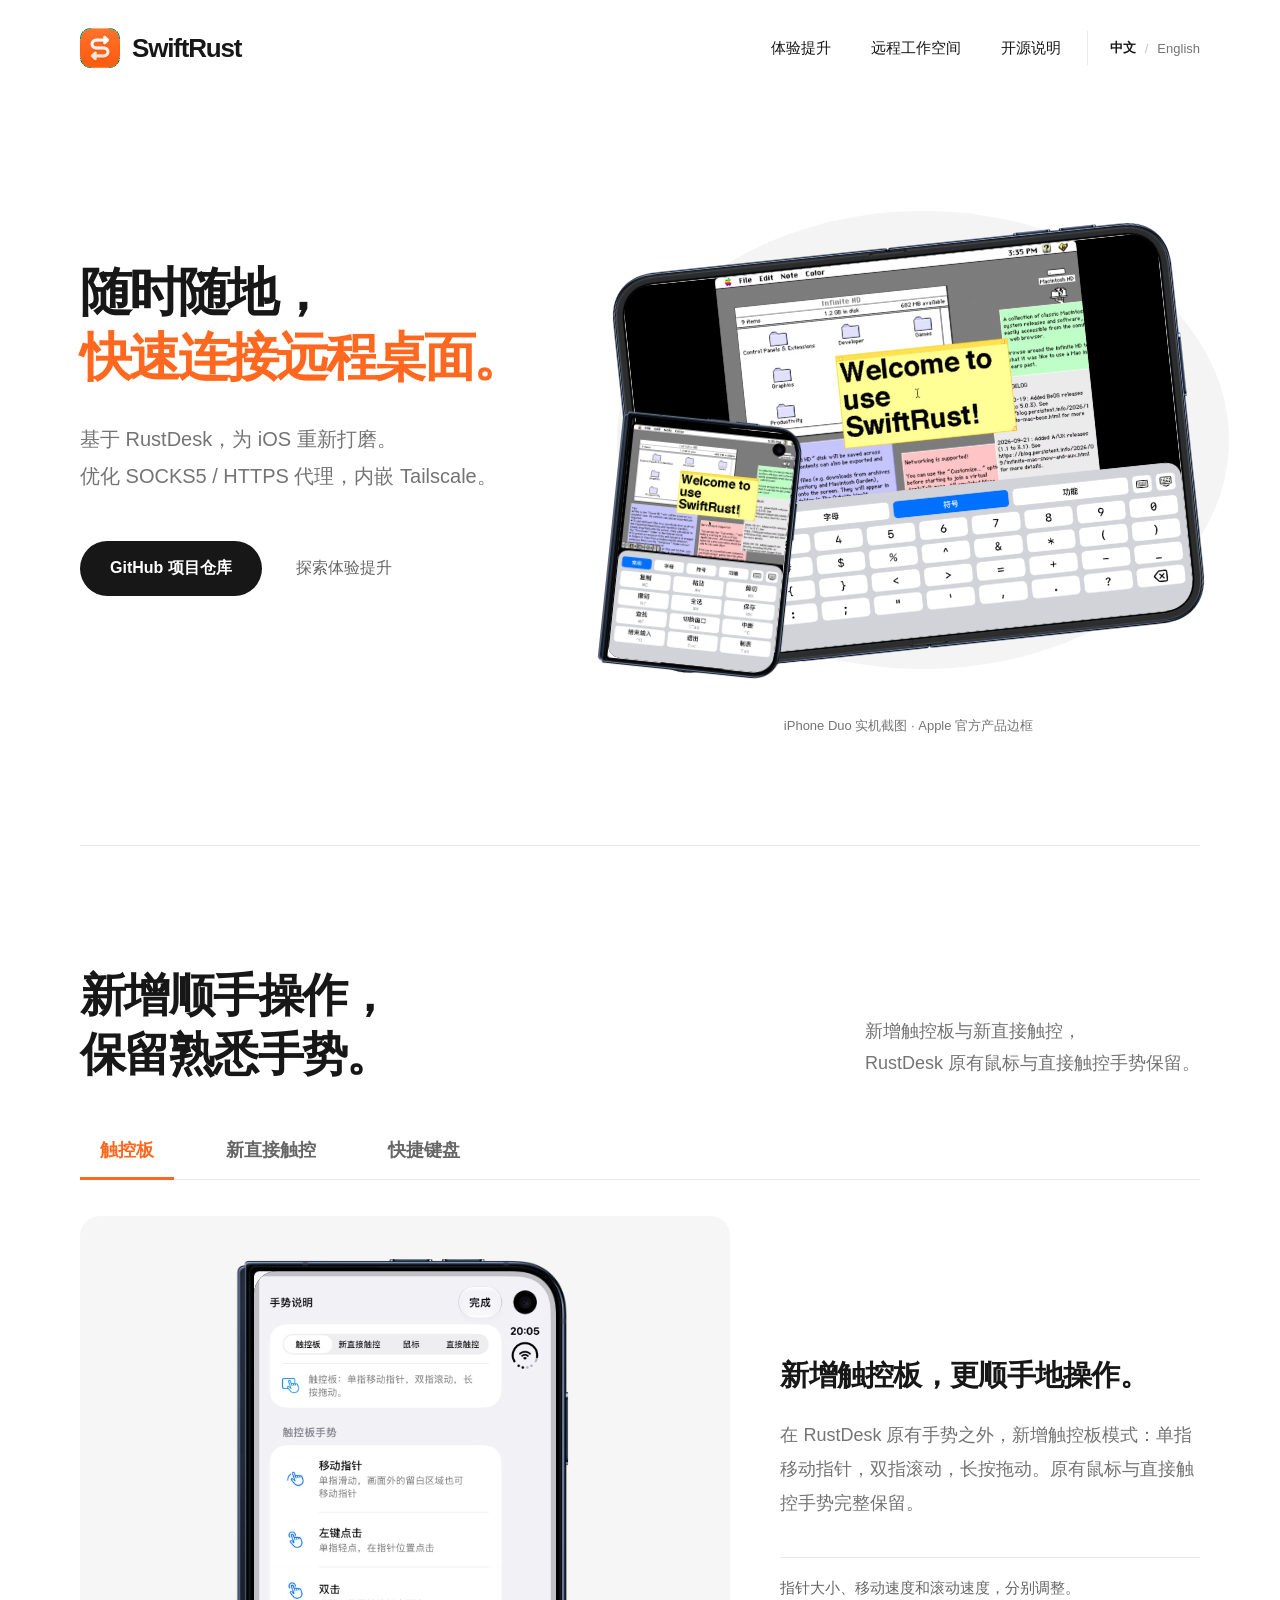
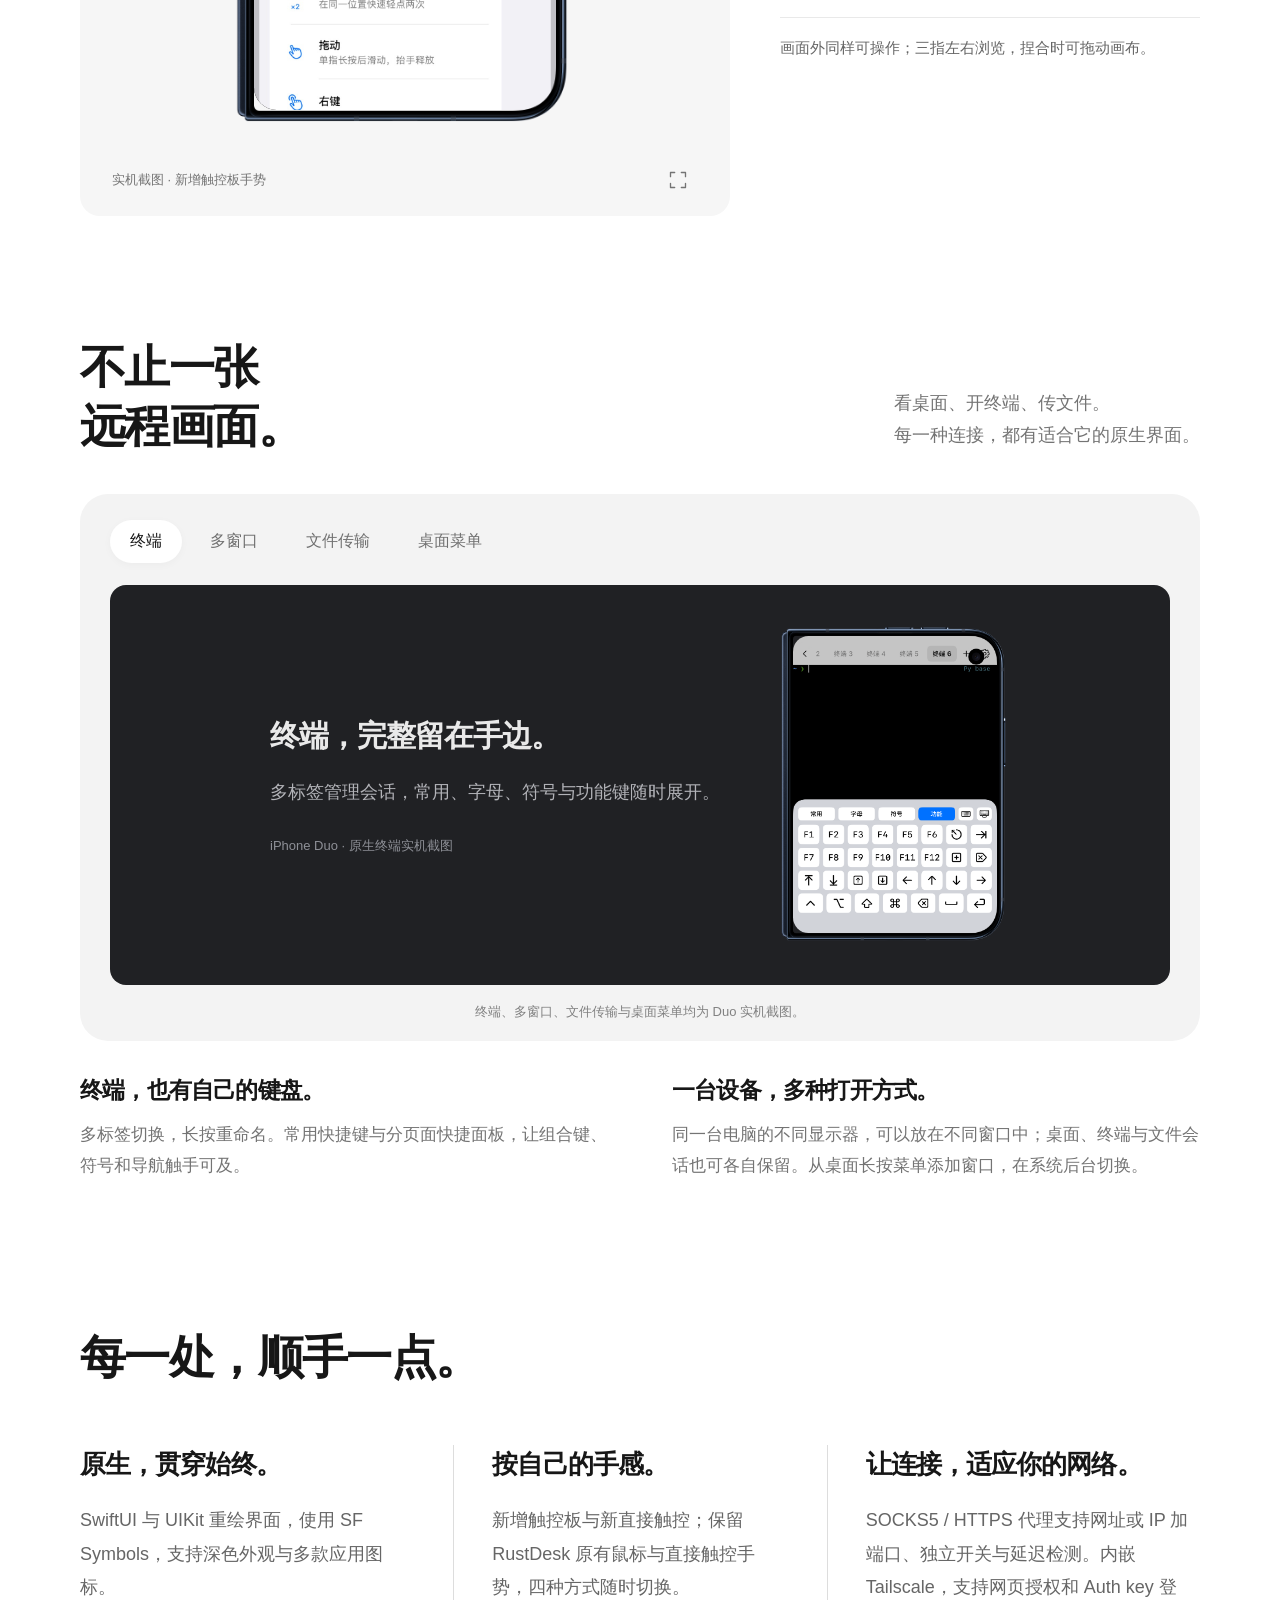
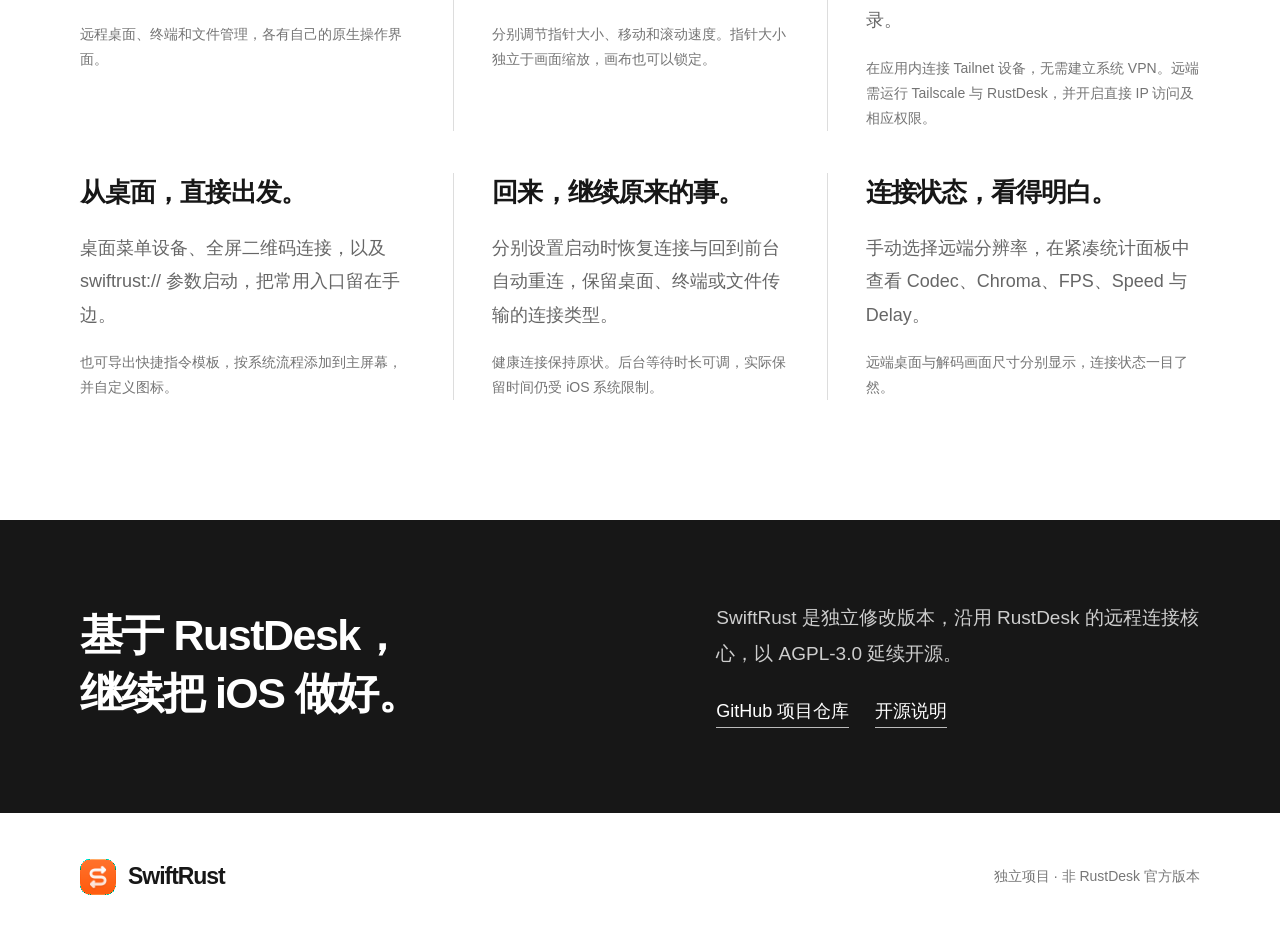
==== website/index.html @ 5ad8a9b4 "feat: introduce SwiftRust 1.0.0 native iOS client Rebuild the iOS interface with SwiftUI/UIKit over " ====
<!doctype html>
<html lang="zh-CN">
<head>
<meta charset="utf-8"><meta name="viewport" content="width=device-width, initial-scale=1">
<meta name="theme-color" content="#ffffff"><meta name="description" content="SwiftRust 基于 RustDesk，为 iOS 重新打磨。随时随地，快速连接远程桌面；优化 SOCKS5 / HTTPS 代理配置，内嵌 Tailscale，兼顾原生操作、多窗口与终端。">
<title>SwiftRust — 随时随地，快速连接远程桌面</title>
<link rel="alternate" hreflang="zh-CN" href="./"><link rel="alternate" hreflang="en" href="en/">
<link rel="icon" href="assets/swiftrust.png"><link rel="stylesheet" href="style.css">
</head>
<body>
<a class="skip" href="#main">跳转到主要内容</a>
<header class="header wrap"><a class="brand" href="#" aria-label="SwiftRust 主页"><img src="assets/swiftrust.png" width="40" height="40" alt=""><span>SwiftRust</span></a><div class="header-tools"><nav aria-label="主导航"><a href="#experience">体验提升</a><a href="#workspace">远程工作空间</a><a href="#open-source">开源说明</a></nav><div class="language-switch" role="group" aria-label="页面语言"><a href="./" lang="zh-CN" hreflang="zh-CN" aria-current="page">中文</a><span aria-hidden="true">/</span><a href="en/" lang="en" hreflang="en">English</a></div></div></header>
<main id="main">
<section class="hero wrap" aria-labelledby="hero-title">
<div class="hero-copy"><h1 id="hero-title">随时随地，<br><span>快速连接远程桌面。</span></h1><p>基于 RustDesk，为 iOS 重新打磨。<br>优化 SOCKS5 / HTTPS 代理，内嵌 Tailscale。</p><div class="hero-actions"><a class="button" href="https://github.com/AlbertOneYuan/SwiftRust" target="_blank" rel="noopener noreferrer">GitHub 项目仓库</a><a class="text-link" href="#experience">探索体验提升</a></div></div>
<figure class="hero-visual duo-hero" aria-label="iPhone Duo 上的 SwiftRust 实机截图">
<div class="duo-halo" aria-hidden="true"></div>
<div class="duo-device duo-hero-wide"><img src="assets/screenshots/duo-landscape.png" width="2853" height="2007" alt="Duo 展开横屏使用 SwiftRust，远程桌面下方显示符号快捷键盘" fetchpriority="high"></div>
<div class="duo-device duo-hero-portrait"><img src="assets/screenshots/duo-shortcuts.png" width="1398" height="2034" alt="Duo 竖屏上的 SwiftRust 常用快捷键面板"></div>
<figcaption>iPhone Duo 实机截图 · Apple 官方产品边框</figcaption>
</figure>
</section>
<section class="experience wrap" id="experience" aria-labelledby="experience-title"><div class="section-heading"><h2 id="experience-title">新增顺手操作，<br>保留熟悉手势。</h2><p>新增触控板与新直接触控，<br>RustDesk 原有鼠标与直接触控手势保留。</p></div>
<div class="tabs" role="tablist" aria-label="体验提升"><button role="tab" id="tab-trackpad" aria-selected="true" aria-controls="experience-panel" tabindex="0" data-mode="trackpad">触控板</button><button role="tab" id="tab-direct" aria-selected="false" aria-controls="experience-panel" tabindex="-1" data-mode="direct">新直接触控</button><button role="tab" id="tab-keyboard" aria-selected="false" aria-controls="experience-panel" tabindex="-1" data-mode="keyboard">快捷键盘</button></div>
<div class="experience-layout" role="tabpanel" id="experience-panel" aria-labelledby="tab-trackpad" tabindex="0"><div class="demo-stage screenshot-stage" data-active="trackpad">
<div class="duo-device experience-device"><img id="experience-screenshot" src="assets/screenshots/duo-trackpad.jpg" width="879" height="1280" alt="SwiftRust 新增触控板模式的手势说明" loading="lazy"></div>
<div class="demo-bottom"><span id="demo-caption">实机截图 · 新增触控板手势</span><button class="replay" id="replay" aria-label="查看截图大图"><svg viewBox="0 0 24 24" fill="none" aria-hidden="true"><path d="M8 3H3v5m13-5h5v5M3 16v5h5m13-5v5h-5" stroke="currentColor" stroke-width="1.6" stroke-linecap="round" stroke-linejoin="round"/></svg></button></div>
</div>
<div class="experience-copy"><h3 id="mode-title">新增触控板，更顺手地操作。</h3><p id="mode-body">在 RustDesk 原有手势之外，新增触控板模式：单指移动指针，双指滚动，长按拖动。原有鼠标与直接触控手势完整保留。</p><ul><li id="mode-note-a">指针大小、移动速度和滚动速度，分别调整。</li><li id="mode-note-b">画面外同样可操作；三指左右浏览，捏合时可拖动画布。</li></ul></div></div></section>
<section class="workspace wrap" id="workspace" aria-labelledby="workspace-title">
<div class="section-heading"><h2 id="workspace-title">不止一张<br>远程画面。</h2><p>看桌面、开终端、传文件。<br>每一种连接，都有适合它的原生界面。</p></div>
<div class="workspace-showcase">
<div class="workspace-tabs" role="tablist" aria-label="远程工作空间">
<button role="tab" id="workspace-tab-terminal" aria-selected="true" aria-controls="workspace-terminal" tabindex="0" data-workspace="terminal">终端</button>
<button role="tab" id="workspace-tab-windows" aria-selected="false" aria-controls="workspace-windows" tabindex="-1" data-workspace="windows">多窗口</button>
<button role="tab" id="workspace-tab-files" aria-selected="false" aria-controls="workspace-files" tabindex="-1" data-workspace="files">文件传输</button>
<button role="tab" id="workspace-tab-menu" aria-selected="false" aria-controls="workspace-menu" tabindex="-1" data-workspace="menu">桌面菜单</button>
</div>
<div class="workspace-panel terminal-preview terminal-real" id="workspace-terminal" role="tabpanel" aria-labelledby="workspace-tab-terminal" tabindex="0">
<div class="terminal-real-copy"><h3>终端，完整留在手边。</h3><p>多标签管理会话，常用、字母、符号与功能键随时展开。</p><span>iPhone Duo · 原生终端实机截图</span></div>
<div class="duo-device terminal-real-device"><img src="assets/screenshots/duo-terminal.png" width="1398" height="2034" alt="Duo 原生终端的多个标签与功能快捷键面板" loading="lazy"></div>
</div>
<div class="workspace-panel terminal-real window-real" id="workspace-windows" role="tabpanel" aria-labelledby="workspace-tab-windows" tabindex="0" hidden>
<div class="terminal-real-copy"><h3>同一台电脑，不同显示器。</h3><p>打开多个 SwiftRust 窗口，连接同一台电脑，再为每个窗口选择不同的显示器。各看一屏，分别操作；也能保留独立的终端与文件会话。</p><span>窗口数量与排布由系统管理 · Duo 实机截图</span></div>
<div class="window-gallery">
<div class="window-examples" role="group" aria-label="多窗口实机展示"><button type="button" data-window-example="displays" aria-pressed="true">不同显示器</button><button type="button" data-window-example="windows" aria-pressed="false">独立窗口</button></div>
<button type="button" class="duo-device terminal-real-device window-screenshot" aria-label="放大多窗口截图"><img id="window-screenshot" src="assets/screenshots/duo-displays.jpg" width="879" height="1280" alt="Duo 上在显示画面菜单中选择显示器 2，可让同一电脑的不同显示器分别显示在多个窗口" loading="lazy"></button>
</div>
</div>
<div class="workspace-panel terminal-real files-real" id="workspace-files" role="tabpanel" aria-labelledby="workspace-tab-files" tabindex="0" hidden>
<div class="terminal-real-copy"><h3>文件操作，一起完成。</h3><p>本机文件上传到远端，远端文件与文件夹下载到手机。支持多选、批量下载与删除，下载管理方便分享和整理。</p><span>文件传输 · Duo 实机截图</span></div>
<div class="duo-device terminal-real-device"><img src="assets/screenshots/duo-files.jpg" width="879" height="1280" alt="SwiftRust 在 Duo 上多选远端文件，显示下载和删除按钮" loading="lazy"></div>
</div>
<div class="workspace-panel terminal-real menu-real" id="workspace-menu" role="tabpanel" aria-labelledby="workspace-tab-menu" tabindex="0" hidden>
<div class="terminal-real-copy"><h3>长按图标，直达设备。</h3><p>把常用设备放进桌面菜单，同一设备可分别添加远程桌面和终端入口。也能直接添加窗口或扫码连接。</p><span>在设置中管理桌面菜单设备 · 菜单显示数量由系统决定</span></div>
<div class="duo-device terminal-real-device"><img src="assets/screenshots/duo-home-menu.jpg" width="879" height="1280" alt="长按 SwiftRust 桌面图标，菜单中显示设备连接、添加窗口和扫码连接" loading="lazy"></div>
</div>
<p class="workspace-caption">终端、多窗口、文件传输与桌面菜单均为 Duo 实机截图。</p>
</div>
<div class="workspace-notes"><article><h3>终端，也有自己的键盘。</h3><p>多标签切换，长按重命名。常用快捷键与分页面快捷面板，让组合键、符号和导航触手可及。</p></article><article><h3>一台设备，多种打开方式。</h3><p>同一台电脑的不同显示器，可以放在不同窗口中；桌面、终端与文件会话也可各自保留。从桌面长按菜单添加窗口，在系统后台切换。</p></article></div>
</section>
<section class="refinements wrap" id="refinements" aria-labelledby="refinements-title"><h2 id="refinements-title">每一处，顺手一点。</h2><div class="detail-columns">
<article><h3>原生，贯穿始终。</h3><p>SwiftUI 与 UIKit 重绘界面，使用 SF Symbols，支持深色外观与多款应用图标。</p><p class="detail-extra">远程桌面、终端和文件管理，各有自己的原生操作界面。</p></article>
<article><h3>按自己的手感。</h3><p>新增触控板与新直接触控；保留 RustDesk 原有鼠标与直接触控手势，四种方式随时切换。</p><p class="detail-extra">分别调节指针大小、移动和滚动速度。指针大小独立于画面缩放，画布也可以锁定。</p></article>
<article><h3>让连接，适应你的网络。</h3><p>SOCKS5 / HTTPS 代理支持网址或 IP 加端口、独立开关与延迟检测。内嵌 Tailscale，支持网页授权和 Auth key 登录。</p><p class="detail-extra">在应用内连接 Tailnet 设备，无需建立系统 VPN。远端需运行 Tailscale 与 RustDesk，并开启直接 IP 访问及相应权限。</p></article>
<article><h3>从桌面，直接出发。</h3><p>桌面菜单设备、全屏二维码连接，以及 swiftrust:// 参数启动，把常用入口留在手边。</p><p class="detail-extra">也可导出快捷指令模板，按系统流程添加到主屏幕，并自定义图标。</p></article>
<article><h3>回来，继续原来的事。</h3><p>分别设置启动时恢复连接与回到前台自动重连，保留桌面、终端或文件传输的连接类型。</p><p class="detail-extra">健康连接保持原状。后台等待时长可调，实际保留时间仍受 iOS 系统限制。</p></article>
<article><h3>连接状态，看得明白。</h3><p>手动选择远端分辨率，在紧凑统计面板中查看 Codec、Chroma、FPS、Speed 与 Delay。</p><p class="detail-extra">远端桌面与解码画面尺寸分别显示，连接状态一目了然。</p></article>
</div></section>
<section class="open-source" id="open-source" aria-labelledby="source-title"><div class="wrap source-layout"><h2 id="source-title">基于 RustDesk，<br>继续把 iOS 做好。</h2><div><p>SwiftRust 是独立修改版本，沿用 RustDesk 的远程连接核心，以 AGPL-3.0 延续开源。</p><div class="source-actions"><a class="source-link" href="https://github.com/AlbertOneYuan/SwiftRust" target="_blank" rel="noopener noreferrer">GitHub 项目仓库</a><button class="source-link" id="open-about">开源说明</button></div></div></div></section>
</main>
<footer class="footer wrap"><a class="brand" href="#"><img src="assets/swiftrust.png" width="36" height="36" alt=""><span>SwiftRust</span></a><p>独立项目 · 非 RustDesk 官方版本</p></footer>
<dialog id="about-dialog" aria-labelledby="about-title"><div class="dialog-header"><h2 id="about-title">在原有基础上，继续改进。</h2><button class="close-dialog" aria-label="关闭开源说明">×</button></div><p>SwiftRust 基于 RustDesk 开发，以 SwiftUI / UIKit 重做 iOS 前端，新增触控板与新直接触控并保留原有手势，优化快捷键盘、多标签终端、文件传输、多窗口与连接入口，并集成应用内 Tailscale。RustDesk 原作者及贡献者的版权与许可予以保留。</p><p>项目采用 GNU AGPL v3。第三方组件保留各自许可，包括终端组件 SwiftTerm 与内嵌 Tailscale；完整声明和依赖核查记录随源码提供。</p><div class="source-pending"><strong>初始版本准备中</strong><p>项目空仓库已创建，源码尚未上传。当前页面用于介绍体验提升，尚未开放应用下载；后续发布将提供对应版本源码。</p></div><div class="legal-links"><a href="https://github.com/AlbertOneYuan/SwiftRust" target="_blank" rel="noopener noreferrer">SwiftRust 项目仓库</a><a href="https://github.com/rustdesk/rustdesk" target="_blank" rel="noopener noreferrer">RustDesk 上游项目</a><a href="AGPL-3.0.txt" target="_blank" rel="noopener">AGPL-3.0 全文</a></div></dialog>
<dialog id="screenshot-dialog" aria-labelledby="screenshot-title"><div class="dialog-header"><h2 id="screenshot-title">Duo 实机截图</h2><button class="close-screenshot" aria-label="关闭截图">×</button></div><img id="expanded-screenshot" alt=""></dialog>
<script src="app.js"></script>
</body></html>
---- website/style.css ----
:root{--ink:#171717;--muted:#747474;--orange:#ff681e;--line:#e9e9e9;--panel:#f6f6f6;--sans:-apple-system,BlinkMacSystemFont,"SF Pro Display","PingFang SC","Microsoft YaHei",sans-serif}*{box-sizing:border-box}html{scroll-behavior:smooth;scroll-padding-top:32px}body{margin:0;background:#fff;color:var(--ink);font-family:var(--sans);-webkit-font-smoothing:antialiased}a{color:inherit;text-decoration:none}button{font:inherit;color:inherit;cursor:pointer}button,a{-webkit-tap-highlight-color:transparent}button{border:0}a:focus-visible,button:focus-visible,[tabindex="0"]:focus-visible{outline:3px solid var(--orange);outline-offset:6px}img{display:block}p{margin:0}h1,h2,h3{margin:0;font-weight:650;letter-spacing:-.035em}.wrap{max-width:1360px;padding-left:80px;padding-right:80px;margin:0 auto}.skip{position:fixed;top:-100px;left:20px;background:var(--ink);color:#fff;padding:12px;z-index:9}.skip:focus{top:12px}.header{height:96px;display:flex;justify-content:space-between;align-items:center}.brand{display:inline-flex;align-items:center;gap:12px;font-size:26px;font-weight:700;letter-spacing:-.045em;white-space:nowrap}.brand img{border-radius:11px}.header nav{display:flex;gap:40px;font-size:15px}.header nav a{transition:color .2s}.header nav a:hover{color:var(--orange)}.hero{min-height:750px;display:grid;grid-template-columns:1.25fr 1fr;align-items:center;position:relative;padding-bottom:70px}.hero:after{content:"";position:absolute;bottom:0;left:80px;right:80px;height:1px;background:var(--line)}.hero-copy{position:relative;z-index:2;padding-bottom:16px}.hero h1{font-size:clamp(42px,4.6vw,66px);line-height:1.22;letter-spacing:-.055em;white-space:nowrap}.hero h1 span{color:var(--orange)}.hero-copy>p{font-size:20px;line-height:1.85;color:var(--muted);margin-top:32px}.hero-actions{display:flex;align-items:center;gap:34px;margin-top:46px}.button{display:inline-flex;justify-content:center;align-items:center;border-radius:40px;padding:17px 30px;background:var(--ink);color:white;font-size:16px;font-weight:600;transition:background .2s,box-shadow .2s}.button:hover{background:#333;box-shadow:0 6px 18px #00000016}.text-link{font-size:16px;color:#666}.text-link:hover{color:var(--ink)}.hero-visual{height:650px;position:relative;display:flex;align-items:center;justify-content:center;margin:0;flex-direction:column;padding-left:25px}.halo{position:absolute;width:460px;height:460px;border-radius:50%;background:#f4f4f4;top:110px;left:50%;transform:translateX(-48%)}.hero-visual figcaption{position:absolute;bottom:0;left:0;right:0;text-align:center;font-size:13px;color:var(--muted)}.phone{width:285px;height:584px;background:linear-gradient(100deg,#555,#111 15%,#111 75%,#666);padding:7px;border:1px solid #777;border-radius:46px;box-shadow:3px 3px 0 #777,7px 6px 0 #272727,14px 24px 25px -15px #0005;transform:rotate(7deg);position:relative;z-index:1}.phone:after{content:"";position:absolute;right:-6px;top:145px;height:64px;width:3px;border-radius:2px;background:#777}.phone-screen{height:100%;border-radius:39px;background:#f8f8f8;overflow:hidden;position:relative;display:flex;flex-direction:column}.phone-status{height:40px;min-height:40px;padding:10px 17px;display:flex;align-items:center;justify-content:space-between;font-size:10px;font-weight:600}.island{position:absolute;top:11px;left:50%;transform:translateX(-50%);width:83px;height:23px;background:#080808;border-radius:20px}.status-marks{font-size:9px;letter-spacing:1px}.phone-toolbar{display:flex;align-items:center;justify-content:space-between;padding:6px 13px 11px;background:white}.phone-brand{display:flex;align-items:center;gap:5px;font-size:11px;font-weight:700}.phone-tools{font-size:18px;color:#333;letter-spacing:4px}.desktop{position:relative;overflow:hidden;background:linear-gradient(150deg,#ffd386 0%,#ffad52 28%,#ff7c25 67%,#ef4f08 100%)}.hero-desktop{flex:1;min-height:0}.desktop-wave{position:absolute;inset:0;overflow:hidden}.desktop-wave:before{content:"";position:absolute;width:150%;height:115%;border-radius:50%;left:-55%;top:-22%;transform:rotate(25deg);background:linear-gradient(20deg,#ff5c09aa,#ffc165aa);box-shadow:20px 30px 70px #ffc36e99}.desktop-wave:after{content:"";position:absolute;width:190%;height:100%;border-radius:45%;left:-35%;top:60%;transform:rotate(-18deg);background:linear-gradient(150deg,#ff8b17,#f3510e);border-top:1px solid #ffca73}.window{position:absolute;border-radius:9px;background:#fffefaee;box-shadow:0 10px 25px #a63e1525;overflow:hidden;backdrop-filter:blur(15px)}.explorer{width:164px;height:153px;left:31px;top:45px}.window-top{height:23px;background:#eeece8b0;display:flex;align-items:center;gap:4px;padding:0 8px}.window-top i{display:block;width:6px;height:6px;border-radius:50%;background:#ff6e5e}.window-top i:nth-child(2){background:#f8bc4d}.window-top i:nth-child(3){background:#7fc46b}.window-lines{padding:17px 12px}.window-lines b{display:block;background:#d9d4ce;height:6px;width:45%;border-radius:3px;margin-bottom:13px}.window-lines b:nth-child(even){width:62%}.photo{width:128px;height:100px;top:110px;right:15px}.mountains{position:relative;margin:10px 15px;height:54px;overflow:hidden}.mountains:before,.mountains:after{content:"";position:absolute;width:55px;height:55px;background:#ffb768;transform:rotate(45deg);border-radius:8px;left:2px;top:30px}.mountains:after{left:40px;top:33px;background:#ff9b4b}.mountains span{position:absolute;right:6px;top:2px;width:13px;height:13px;border-radius:50%;background:#ffbb70}.desktop-dock{position:absolute;bottom:12px;left:50%;transform:translateX(-50%);display:flex;align-items:center;gap:10px;padding:8px 10px;border-radius:12px;background:#ffffff78;box-shadow:0 2px 9px #7e360914}.desktop-dock>i{width:25px;height:25px;border-radius:6px;box-shadow:0 1px 3px #0002;display:block}.app-folder{background:linear-gradient(0deg,#2599e9 80%,#82d4ff 80%);border:2px solid #fff}.app-safari{background:conic-gradient(from 40deg,#58ccff,#009bec,#5bd5fa);border:3px solid white;border-radius:50%!important}.app-note{background:linear-gradient(0deg,#fff 75%,#ffdc51 75%)}.mini-pointer{position:absolute;left:190px;bottom:76px;width:12px;height:17px;background:white;clip-path:polygon(0 0,0 100%,35% 70%,58% 100%,73% 93%,52% 63%,100% 63%);filter:drop-shadow(0 1px 1px #111)}.phone-control{height:28px;display:flex;align-items:center;justify-content:flex-end;gap:0;padding:2px 12px;background:#f3f3f3}.phone-control span{width:34px;text-align:center;font-size:17px;color:#555}.phone-control span+span{border-left:1px solid #ddd}.phone-keyboard{height:150px;min-height:150px;background:#d1d2d6;padding:7px 5px 10px}.mini-keyboard-tabs{display:flex;gap:4px;margin:0 0 7px}.mini-keyboard-tabs span{font-size:8px;flex:1;text-align:center;padding:4px 0;border-radius:4px;background:#f1f1f3}.mini-keyboard-tabs span:first-child{color:white;background:#ff681e}.letter-row{display:flex;gap:3px;justify-content:center;margin-bottom:6px}.letter-row span{display:grid;place-items:center;flex:1;max-width:26px;height:23px;background:#fff;border-radius:4px;font-size:11px;box-shadow:0 1px 0 #999}.letter-row.inset{padding:0 8px}.space-row{display:flex;gap:4px}.space-row span{font-size:9px;display:grid;place-items:center;min-width:35px;height:23px;background:#aeb1b8;border-radius:4px}.space-row .space{flex:1;background:white}.home-indicator{height:4px;width:80px;background:#161616;margin:10px auto 7px;border-radius:3px}.experience{padding-top:120px;padding-bottom:110px}.section-heading{display:flex;align-items:flex-end;justify-content:space-between;gap:40px;margin-bottom:54px}h2{font-size:46px;line-height:1.28}.section-heading p{font-size:18px;color:var(--muted);line-height:1.8;padding-bottom:4px}.tabs{display:flex;gap:32px;border-bottom:1px solid var(--line);margin-bottom:36px}.tabs button{background:transparent;padding:0 20px 17px;font-size:18px;font-weight:600;color:#666;position:relative}.tabs button:first-child{padding-left:20px}.tabs button[aria-selected=true]{color:var(--orange)}.tabs button:after{content:"";position:absolute;bottom:-1px;left:0;right:0;height:3px;background:var(--orange);transform:scaleX(0);transition:transform .2s}.tabs button[aria-selected=true]:after{transform:scaleX(1)}.experience-layout{display:grid;grid-template-columns:1.55fr 1fr;gap:50px;align-items:center}.demo-stage{background:var(--panel);border-radius:20px;padding:50px 32px 16px;overflow:hidden}.landscape-phone{height:290px;position:relative;background:linear-gradient(120deg,#999,#191919 14%,#111 80%,#666);padding:7px;border-radius:36px;box-shadow:2px 2px 0 #777,0 10px 16px -12px #0009}.landscape-phone:before{position:absolute;top:-3px;left:70px;width:50px;height:2px;content:"";background:#888;border-radius:2px}.landscape-island{position:absolute;top:50%;transform:translateY(-50%);left:15px;width:13px;height:61px;border-radius:15px;background:black;z-index:5}.demo-display{height:100%;border-radius:29px;overflow:hidden;position:relative;display:flex;flex-direction:column}.demo-desktop{flex:1;min-height:0}.desktop-menubar{position:absolute;top:0;left:0;right:0;height:21px;background:#ffffff96;display:flex;align-items:center;gap:15px;font-size:9px;padding:0 22px}.desktop-menu-brand{font-weight:700}.demo-window{left:15%;top:20%;width:64%;height:63%;border-radius:7px;transition:transform .5s ease}.demo-window .window-top{height:22px}.demo-window .window-top span{font-size:8px;color:#666;margin-left:10px}.demo-window-content{display:flex;height:calc(100% - 22px)}.side-lines{background:#ebe9e499;width:25%;padding:20px 10px}.side-lines i{display:block;width:80%;height:4px;background:#d2d0ca;border-radius:2px;margin-bottom:12px}.side-lines i:nth-child(2){background:#f9bd92;width:100%}.work-content{flex:1;padding:20px 18px}.work-label{font-size:12px;font-weight:600;color:#5e5550}.work-lines{margin-top:17px}.work-lines i{display:block;width:87%;height:4px;margin-bottom:10px;border-radius:2px;background:#dedbd5}.work-lines i:last-child{width:55%}.touch-contacts{position:absolute;left:62%;top:55%;display:flex;gap:12px;z-index:2}.touch-contacts i{width:27px;height:27px;background:#ffffff77;border:2px solid #fff;border-radius:50%;box-shadow:0 0 0 6px #ffffff30;animation:scroll-contact 3.8s ease-in-out infinite}.touch-contacts i:before{content:"";position:absolute;top:-23px;margin-left:7px;width:6px;height:20px;background:linear-gradient(#fff,#ffffff00);border-radius:3px}.touch-contacts i:after{content:"";position:absolute;width:8px;height:8px;border-left:3px solid white;border-top:3px solid white;transform:rotate(45deg);margin-top:-24px;margin-left:5px}.demo-pointer{position:absolute;width:14px;height:20px;background:white;clip-path:polygon(0 0,0 100%,35% 70%,58% 100%,73% 93%,52% 63%,100% 63%);filter:drop-shadow(0 1px 1px #333);left:45%;top:60%}.demo-dock{display:flex;gap:10px;position:absolute;bottom:8px;right:10px;background:#29292999;backdrop-filter:blur(12px);padding:5px 8px;color:white;border-radius:6px;font-size:14px}.demo-dock span+span{border-left:1px solid #ffffff30;padding-left:9px}.demo-bottom{display:flex;align-items:center;justify-content:space-between;gap:12px;margin-top:28px;font-size:13px;color:var(--muted)}.replay{display:grid;place-items:center;background:none;width:32px;height:32px;border-radius:50%}.replay:hover{background:#e9e9e9}.replay svg{width:20px;height:20px}.experience-copy h3{font-size:29px;line-height:1.45;letter-spacing:-.025em}.experience-copy>p{font-size:18px;line-height:1.9;color:var(--muted);margin-top:22px}.experience-copy ul{list-style:none;padding:0;margin:36px 0 0}.experience-copy li{border-top:1px solid var(--line);padding:17px 0;font-size:15px;line-height:1.7;color:#666}.keyboard-demo{background:#d1d2d6;padding:7px 15px 12px;flex-shrink:0;height:151px}.keyboard-demo[hidden]{display:none}.shortcut-tabs{display:flex;gap:5px;margin-bottom:7px}.shortcut-tabs span{font-size:10px;padding:5px 0;text-align:center;flex:1;border-radius:4px;background:#fff}.shortcut-tabs .active{background:var(--orange);color:#fff}.shortcut-grid{display:grid;grid-template-columns:repeat(4,1fr);gap:6px}.shortcut-grid button{height:40px;border-radius:5px;background:white;font-size:17px;box-shadow:0 1px 0 #a4a6ab;font-family:var(--sans)}.shortcut-grid button:hover{background:#fff1e7}.shortcut-grid button:active{background:#ffd8be}.demo-stage[data-active=keyboard] .demo-window{transform:scale(.8);transform-origin:50% 0}.demo-stage[data-active=keyboard] .touch-contacts,.demo-stage[data-active=keyboard] .demo-dock{display:none}.demo-stage[data-active=direct] .touch-contacts{left:45%;top:48%}.demo-stage[data-active=direct] .touch-contacts i{animation:tap-contact 3s ease infinite}.demo-stage[data-active=direct] .touch-contacts i:before,.demo-stage[data-active=direct] .touch-contacts i:after,.demo-stage[data-active=direct] .touch-contacts i:nth-child(2),.demo-stage[data-active=direct] .demo-pointer{display:none}.demo-stage.replaying .touch-contacts{animation:replay .4s ease}.refinements{padding-top:35px;padding-bottom:120px}.refinements h2{margin-bottom:58px}.detail-columns{display:grid;grid-template-columns:repeat(3,1fr)}.detail-columns article{padding:0 38px}.detail-columns article:first-child{padding-left:0}.detail-columns article:last-child{padding-right:0}.detail-columns article+article{border-left:1px solid #ddd}.detail-columns h3{font-size:26px;line-height:1.5;margin-bottom:20px}.detail-columns p{font-size:18px;line-height:1.85;color:#666}.detail-columns p.detail-extra{font-size:14px;margin-top:18px;color:#747474;line-height:1.8}.open-source{background:var(--ink);color:white;padding:80px 0 85px}.source-layout{display:grid;grid-template-columns:1.15fr 1fr;align-items:center;gap:80px}.source-layout h2{font-size:43px;line-height:1.35}.source-layout p{font-size:19px;line-height:1.85;color:#cecece}.source-link{font-size:18px;background:none;padding:0 0 4px;border-bottom:1px solid #bbb;color:#fff;margin-top:28px}.source-link:hover{color:#ff9865;border-color:#ff9865}.footer{min-height:128px;display:flex;align-items:center;justify-content:space-between;gap:20px}.footer .brand{font-size:23px}.footer p{font-size:14px;color:#777}dialog{border:none;border-radius:22px;padding:34px;width:min(600px,calc(100% - 32px));max-height:85dvh;overflow-y:auto;color:var(--ink);box-shadow:0 30px 90px #0003}dialog::backdrop{background:#0005;backdrop-filter:blur(5px)}.dialog-header{display:flex;justify-content:space-between;align-items:flex-start;gap:20px;margin-bottom:24px}.dialog-header h2{font-size:26px;line-height:1.5}.close-dialog{font-size:26px;line-height:1;width:32px;height:32px;flex-shrink:0;border-radius:50%;background:#f2f2f2}.close-dialog:hover{background:#e6e6e6}dialog>p{font-size:16px;line-height:1.9;color:#666;margin-bottom:18px}.source-pending{background:#f6f6f6;padding:18px 20px;border-radius:12px;margin-top:24px}.source-pending strong{font-size:16px;font-weight:600}.source-pending p{font-size:14px;line-height:1.8;color:#777;margin-top:8px}.legal-links{display:flex;flex-wrap:wrap;gap:20px;margin-top:26px;font-size:14px}.legal-links a{text-decoration:underline;text-underline-offset:4px}.toast{position:fixed;bottom:28px;left:50%;transform:translate(-50%,16px);background:#171717;color:white;border-radius:30px;padding:13px 22px;font-size:14px;opacity:0;pointer-events:none;transition:opacity .2s,transform .2s;z-index:10;white-space:nowrap}.toast.visible{opacity:1;transform:translate(-50%,0)}@keyframes scroll-contact{0%,18%,100%{transform:translateY(8px);opacity:.6}50%,65%{transform:translateY(-18px);opacity:1}}@keyframes tap-contact{0%,100%{transform:scale(.9);opacity:.5}40%,65%{transform:scale(1.1);opacity:1}}@keyframes replay{0%{opacity:0}100%{opacity:1}}
@media(min-width:1450px){.hero{min-height:810px}.hero h1{font-size:70px}.hero-visual{height:680px}.phone{width:300px;height:616px}.halo{width:490px;height:490px}.hero-visual figcaption{bottom:0}}@media(max-width:1100px){.wrap{padding-left:44px;padding-right:44px}.hero:after{left:44px;right:44px}.hero h1{font-size:48px}.hero-visual{padding-left:0}.phone{width:258px;height:534px}.halo{width:360px;height:360px;top:140px}.hero{min-height:690px}.hero-visual{height:600px}.hero-copy>p{font-size:17px}.hero-actions{gap:22px}.section-heading h2,h2{font-size:38px}.section-heading p{font-size:16px}.experience-layout{gap:30px;grid-template-columns:1.4fr 1fr}.demo-stage{padding:40px 22px 14px}.landscape-phone{height:240px}.experience-copy h3{font-size:24px}.experience-copy>p{font-size:16px}.experience-copy ul{margin-top:22px}.experience-copy li{font-size:14px}.demo-window-content .work-content{padding:12px}.work-label{font-size:10px}.detail-columns article{padding:0 24px}.detail-columns h3{font-size:23px}.detail-columns p{font-size:16px}.source-layout{gap:50px}.source-layout h2{font-size:35px}.source-layout p{font-size:17px}.phone-keyboard{height:142px;min-height:142px}}@media(max-width:780px){.wrap{padding-left:24px;padding-right:24px}.header{height:80px}.brand{font-size:23px}.brand img{width:34px;height:34px}.header nav{gap:22px;font-size:14px}.header nav a:nth-child(2){display:none}.hero{display:flex;flex-direction:column;align-items:stretch;min-height:0;padding-top:46px;padding-bottom:45px}.hero:after{left:24px;right:24px}.hero h1{font-size:clamp(35px,6.2vw,48px);letter-spacing:-.05em}.hero-copy>p{font-size:16px;line-height:1.85;margin-top:24px}.hero-actions{margin-top:30px;gap:26px}.button{font-size:14px;padding:15px 24px}.text-link{font-size:14px}.hero-visual{height:575px;margin-top:34px;width:100%;padding-bottom:28px}.phone{height:520px;width:252px}.halo{width:360px;height:360px;top:90px}.hero-visual figcaption{font-size:12px;bottom:0}.hero-copy{padding-bottom:0}.experience{padding-top:70px;padding-bottom:68px}.section-heading{display:block;margin-bottom:34px}h2,.section-heading h2{font-size:34px;line-height:1.3}.section-heading p{margin-top:22px;font-size:16px}.section-heading p br{display:none}.tabs{gap:12px;margin-bottom:26px}.tabs button{font-size:16px;padding:0 16px 15px}.experience-layout{grid-template-columns:1fr;gap:30px}.demo-stage{padding:32px 20px 12px}.landscape-phone{height:clamp(200px,44vw,300px);border-radius:29px;padding:6px}.demo-display{border-radius:23px}.landscape-island{left:12px;width:10px;height:46px}.demo-window{width:67%;top:22%;left:16%}.desktop-menubar{font-size:8px;height:18px}.demo-bottom{margin-top:18px;font-size:12px}.experience-copy h3{font-size:26px}.experience-copy>p{font-size:17px;margin-top:14px}.experience-copy ul{margin-top:24px}.experience-copy li{padding:14px 0;font-size:15px}.refinements{padding-top:22px;padding-bottom:70px}.refinements h2{margin-bottom:32px}.detail-columns{display:block}.detail-columns article,.detail-columns article:first-child,.detail-columns article:last-child{padding:26px 0}.detail-columns article+article{border-left:none;border-top:1px solid var(--line)}.detail-columns article:first-child{padding-top:0}.detail-columns h3{font-size:24px;margin-bottom:12px}.detail-columns p{font-size:17px}.detail-columns p.detail-extra{margin-top:9px;font-size:14px}.open-source{padding:54px 0}.source-layout{grid-template-columns:1fr;gap:28px}.source-layout h2{font-size:33px}.source-layout p{font-size:16px}.source-link{font-size:16px;margin-top:22px}.footer{padding-top:28px;padding-bottom:28px;min-height:120px;flex-wrap:wrap;gap:18px}.footer .brand{font-size:21px}.footer .brand img{width:32px;height:32px}.footer p{font-size:12px}.keyboard-demo{height:129px;padding:6px 17px 8px}.shortcut-grid button{height:30px;font-size:14px}.shortcut-tabs span{font-size:9px;padding:4px 0}.demo-stage[data-active=keyboard] .demo-window{display:none}.demo-stage[data-active=keyboard] .demo-pointer{display:none}dialog{padding:24px}.dialog-header h2{font-size:23px}.toast{font-size:12px;max-width:calc(100% - 24px);white-space:normal;text-align:center}}@media(max-width:360px){.phone{width:240px;height:500px}.wrap{padding-left:18px;padding-right:18px}.header nav{gap:15px}.brand{font-size:20px}.hero h1{font-size:33px}.hero-actions{gap:18px}.halo{width:290px;height:290px}.demo-stage{padding-left:12px;padding-right:12px}.tabs{gap:5px}.tabs button{padding-left:12px;padding-right:12px}}
@media(prefers-reduced-motion:reduce){html{scroll-behavior:auto}*,*:before,*:after{animation:none!important;transition:none!important}}

/* Native workspace showcase. */
.workspace{padding-top:12px;padding-bottom:112px}.workspace .section-heading{margin-bottom:38px}
.workspace-showcase{background:#f3f3f3;border-radius:28px;padding:26px 30px 18px}
.workspace-tabs{display:flex;gap:8px;margin-bottom:22px}.workspace-tabs button{font-size:16px;font-weight:550;padding:11px 20px;border-radius:24px;background:transparent;color:#707070;transition:background .15s,color .15s}.workspace-tabs button[aria-selected=true]{background:#fff;color:var(--ink);box-shadow:0 2px 8px #00000008}
.workspace-panel{height:330px;border-radius:16px;overflow:hidden;background:#202124;color:#e9e9e9}.workspace-panel[hidden]{display:none}
.workspace-toolbar{display:flex;gap:24px;align-items:center;height:54px;padding:0 22px;background:#292a2d;color:#9fa0a4;font-size:14px}.preview-tab{padding:9px 14px;border-radius:8px;background:#3a3b3e;color:#fff}.preview-add{margin-left:auto;font-size:24px}.terminal-content{padding:22px 28px;font:16px/1.85 ui-monospace,SFMono-Regular,Menlo,monospace}.terminal-content p{min-height:1.85em}.terminal-user{color:#eab99d}.terminal-path{color:#a9c6e7}.terminal-prompt,.terminal-success{color:#9ccca8}.terminal-muted{color:#96999f}.terminal-caret{display:inline-block;vertical-align:middle;width:8px;height:17px;background:#ddd}.terminal-shortcuts{display:flex;gap:10px;padding:0 26px 20px}.terminal-shortcuts span{font:14px ui-monospace,SFMono-Regular,Menlo,monospace;background:#38393d;padding:8px 15px;border-radius:7px;color:#ddd}
.windows-preview{display:flex;background:#fff;color:var(--ink);gap:10px;padding:12px}.split-session{flex:1;min-width:0;border:1px solid #e6e6e6;border-radius:10px;overflow:hidden}.session-label{display:flex;justify-content:space-between;gap:8px;padding:13px 15px;font-size:14px;background:#fafafa}.session-label span:last-child{color:#8b8b8b}.split-divider{align-self:center;width:3px;height:35px;border-radius:3px;background:#d4d4d4}.split-desktop{height:100%;padding:36px 25px;background:linear-gradient(140deg,#e9935b,#f5c195 60%,#f7dcc5)}.split-app{width:90%;height:150px;border-radius:9px;background:#fff;box-shadow:0 8px 25px #0002}.split-app .window-top{height:26px}.split-lines{padding:15px}.split-lines i{display:block;height:8px;margin-bottom:12px;background:#ededed;border-radius:3px}.split-lines i:nth-child(2){width:60%}.split-lines i:nth-child(3){width:80%}.split-terminal{height:100%;padding:30px 20px;background:#202124;color:#ddd;font:15px/1.8 ui-monospace,SFMono-Regular,Menlo,monospace}
.files-preview{background:#fff;color:var(--ink)}.files-preview .workspace-toolbar{background:#fafafa;color:#999;border-bottom:1px solid #eee}.files-preview .preview-tab{background:#ececec;color:#333}.file-list{padding:10px 26px}.file-list>div{display:flex;align-items:center;gap:16px;padding:14px 0;border-bottom:1px solid #efefef;font-size:16px}.file-symbol{font-size:31px;line-height:1;color:#a4866c}.file-list small{display:block;color:#888;font-size:13px;margin-top:5px}.file-list>div>span:last-child{margin-left:auto;color:#888;font-size:14px}.workspace-caption{font-size:13px;text-align:center;color:#818181;margin-top:16px;line-height:1.7}.workspace-notes{display:grid;grid-template-columns:1fr 1fr;gap:64px;margin-top:34px}.workspace-notes h3{font-size:23px;margin-bottom:13px}.workspace-notes p{font-size:17px;line-height:1.85;color:#747474}
.detail-columns{row-gap:42px}.detail-columns article:nth-child(3n+1){padding-left:0;border-left:0}.detail-columns article:nth-child(3n){padding-right:0}
@media(max-width:780px){.workspace{padding-top:8px;padding-bottom:72px}.workspace-showcase{padding:16px 14px 14px;border-radius:22px}.workspace-tabs{gap:0;justify-content:space-between;margin-bottom:16px}.workspace-tabs button{font-size:14px;padding:10px 13px}.workspace-panel{height:316px;border-radius:12px}.workspace-toolbar{padding:0 14px;gap:16px;font-size:13px}.terminal-content{padding:18px 16px;font-size:13px;line-height:2}.terminal-shortcuts{padding:8px 15px 18px;gap:7px}.terminal-shortcuts span{font-size:12px;padding:8px 11px}.workspace-caption{font-size:12px}.workspace-notes{grid-template-columns:1fr;gap:28px;margin-top:28px}.workspace-notes h3{font-size:22px}.workspace-notes p{font-size:16px}.windows-preview{padding:8px;gap:6px}.session-label{flex-direction:column;padding:12px;font-size:13px}.split-desktop{padding:45px 12px}.split-app{width:100%;height:125px}.split-terminal{font-size:11px;padding:24px 12px;overflow-wrap:anywhere}.detail-columns{row-gap:0}.detail-columns article:nth-child(n){padding:26px 0;border-left:0}.detail-columns article+article{border-top:1px solid var(--line)}.detail-columns article:first-child{padding-top:0}}

.source-actions{display:flex;flex-wrap:wrap;align-items:center;gap:26px}.source-actions .source-link{display:inline-block}

/* Duo device frames contain the supplied, unmodified screenshots. */
.hero{grid-template-columns:1fr 1.15fr;gap:30px}.hero h1{font-size:clamp(40px,4.1vw,60px)}
.duo-device{position:relative;padding:8px;border:1px solid #6d6d70;border-radius:28px;background:#171719;box-shadow:0 1px 0 2px #c5c5c7,0 3px 0 3px #3c3c3e,0 22px 35px #0002;overflow:hidden}.duo-device>img{display:block;width:100%;height:auto;border-radius:20px;background:#000}
.duo-hero{height:610px;padding:0;display:block}.duo-halo{position:absolute;width:105%;height:75%;border-radius:50%;background:#f4f4f4;top:80px;left:0}.duo-hero-wide{position:absolute;top:105px;right:0;width:100%;transform:rotate(-6deg)}.duo-hero-wide:after{content:"";position:absolute;left:50%;top:9px;bottom:9px;width:1px;background:#0001;box-shadow:0 0 8px #0001;pointer-events:none}.duo-hero-portrait{position:absolute;width:32%;left:-8px;bottom:65px;transform:rotate(6deg);padding:5px;border-radius:19px;box-shadow:0 1px 0 2px #b7b7ba,0 3px 0 3px #3c3c3e,0 16px 30px #0003}.duo-hero-portrait>img{border-radius:13px}.duo-hero figcaption{bottom:6px;font-size:13px}
.screenshot-stage{padding:28px 32px 16px;min-height:600px;display:flex;flex-direction:column;justify-content:center}.experience-device{width:min(100%,340px);margin:auto;padding:6px;border-radius:24px;box-shadow:0 1px 0 1px #a1a1a4,0 3px 0 2px #444,0 12px 24px #0002}.experience-device>img{border-radius:17px}.screenshot-stage .demo-bottom{width:100%;margin-top:22px}.screenshot-stage .replay{width:40px;height:40px}.screenshot-stage .replay svg{width:20px;height:20px}
.terminal-real{display:flex;align-items:center;justify-content:center;gap:60px;height:400px;padding:24px 48px;background:#202124}.terminal-real[hidden]{display:none}.terminal-real-copy{max-width:460px}.terminal-real-copy h3{font-size:30px;line-height:1.45}.terminal-real-copy p{font-size:18px;line-height:1.9;color:#b2b3b8;margin-top:18px}.terminal-real-copy>span{display:block;font-size:13px;color:#8e9097;margin-top:28px}.terminal-real-device{width:230px;flex-shrink:0;padding:5px;border-radius:20px;box-shadow:0 1px 0 1px #7c7d80,0 10px 28px #0004}.terminal-real-device>img{border-radius:14px}
#screenshot-dialog{width:min(900px,calc(100% - 32px));padding:22px;background:#f6f6f6}#screenshot-dialog .dialog-header{align-items:center;margin-bottom:16px}#screenshot-dialog h2{font-size:20px}#expanded-screenshot{display:block;max-width:100%;max-height:calc(85dvh - 110px);width:auto;height:auto;margin:0 auto;border-radius:10px}.close-screenshot{font-size:26px;line-height:1;width:44px;height:44px;flex-shrink:0;border-radius:50%;background:#e6e6e6}
@media(max-width:1100px) and (min-width:781px){.duo-hero{height:530px}.duo-hero-wide{top:110px}.duo-hero-portrait{bottom:70px}.hero h1{font-size:clamp(38px,4.1vw,48px)}.terminal-real{gap:32px;padding:24px 32px}.terminal-real-copy h3{font-size:26px}.terminal-real-copy p{font-size:16px}}
@media(max-width:780px){.hero{gap:0;display:flex;flex-direction:column}.hero h1{font-size:clamp(32px,6.2vw,48px)}.duo-hero{height:440px;padding:0;margin-top:26px}.duo-halo{width:100%;height:80%;top:24px}.duo-hero-wide{width:92%;top:44px;right:0;padding:6px;border-radius:22px;transform:rotate(-5deg)}.duo-hero-wide>img{border-radius:15px}.duo-hero-portrait{width:34%;left:5px;bottom:44px;padding:4px;border-radius:16px}.duo-hero-portrait>img{border-radius:11px}.duo-hero figcaption{bottom:0;font-size:12px}.screenshot-stage{min-height:0;padding:26px 20px 12px}.experience-device{width:min(100%,288px);padding:5px;border-radius:20px}.experience-device>img{border-radius:14px}.screenshot-stage .demo-bottom{margin-top:18px;font-size:12px}.terminal-real{height:auto;min-height:400px;padding:28px 24px;gap:24px;flex-direction:column;align-items:stretch}.terminal-real-copy h3{font-size:23px}.terminal-real-copy p{font-size:16px;margin-top:12px}.terminal-real-copy>span{font-size:12px;margin-top:16px}.terminal-real-device{width:min(100%,240px);margin:0 auto}.workspace-showcase .terminal-real{padding:24px 20px}.terminal-real-device>img{border-radius:14px}}
@media(max-width:400px){.duo-hero{height:340px}.duo-hero-portrait{bottom:30px}.duo-hero-wide{top:30px}.duo-hero figcaption{font-size:11px}}

@media(max-width:780px){.workspace-tabs{display:grid;grid-template-columns:repeat(4,minmax(0,1fr));gap:3px}.workspace-tabs button{font-size:14px;padding:10px 3px;white-space:nowrap}.window-real .terminal-real-copy h3,.menu-real .terminal-real-copy h3{font-size:23px}}

.files-real{background:#ececee;color:var(--ink)}.files-real .terminal-real-copy p{color:#747474}.files-real .terminal-real-copy>span{color:#818181}

.window-gallery{display:flex;flex-direction:column;align-items:center;gap:12px;flex-shrink:0}.window-examples{display:flex;gap:6px;padding:4px;border-radius:22px;background:#ffffff0d}.window-examples button{background:transparent;color:#b2b3b8;font-size:13px;padding:7px 12px;border-radius:18px;white-space:nowrap}.window-examples button[aria-pressed=true]{background:#fff;color:#202124}.window-gallery .terminal-real-device{width:200px;margin:0}.window-screenshot{cursor:zoom-in}.window-examples button:focus-visible,.window-screenshot:focus-visible{outline:2px solid #ff934f;outline-offset:4px}
@media(max-width:780px){.window-gallery .terminal-real-device{width:min(100%,240px)}.window-examples button{font-size:14px}}

.header-tools{display:flex;align-items:center;gap:26px}.language-switch{display:flex;align-items:center;gap:9px;white-space:nowrap;padding-left:22px;border-left:1px solid var(--line);font-size:13px}.language-switch a{color:var(--muted);padding:8px 0}.language-switch a[aria-current=page]{color:var(--ink);font-weight:650}.language-switch span{color:#c2c2c2}.language-switch a:hover{color:var(--orange)}
html:lang(en) .hero h1{letter-spacing:-.045em}html:lang(en) .section-heading h2{letter-spacing:-.035em}html:lang(en) .workspace-tabs button{padding-left:16px;padding-right:16px}
@media(max-width:780px){.header-tools{gap:0}.header-tools>nav{display:none}.language-switch{padding-left:14px;gap:7px}html:lang(en) .hero h1{white-space:normal}html:lang(en) .workspace-tabs button{font-size:13px;padding-left:3px;padding-right:3px}}

/* Official Apple Duo PNGs, unmodified; screenshots fit their matching screen apertures. */
.duo-device,.duo-hero-portrait,.experience-device,.terminal-real-device{padding:0;border:0;border-radius:0;background:transparent;box-shadow:none;overflow:visible;aspect-ratio:1574/2194}
.duo-device:after{content:"";position:absolute;inset:0;z-index:1;background:url("assets/bezel/duo-outer-portrait.png") center/100% 100% no-repeat;pointer-events:none;width:auto;height:auto;box-shadow:none}
.duo-device>img,.duo-hero-portrait>img,.experience-device>img,.terminal-real-device>img{position:absolute;left:5.59085%;top:3.69189%;width:88.81830%;height:92.61623%;object-fit:contain;background:#000;border-radius:7.5% / 5.2%}
.duo-hero-wide{aspect-ratio:3093/2247}
.duo-hero-wide:after{inset:0;background-image:url("assets/bezel/duo-inner-landscape.png");width:auto;height:auto;box-shadow:none}
.duo-hero-wide>img{left:3.87973%;top:5.34045%;width:92.24054%;height:89.31909%;border-radius:5% / 7.1%}
@media(max-width:780px){.duo-hero-wide,.duo-hero-portrait,.experience-device,.terminal-real-device{padding:0;border-radius:0}.duo-hero-wide>img{border-radius:5% / 7.1%}.duo-hero-portrait>img,.experience-device>img,.terminal-real-device>img{border-radius:7.5% / 5.2%}}
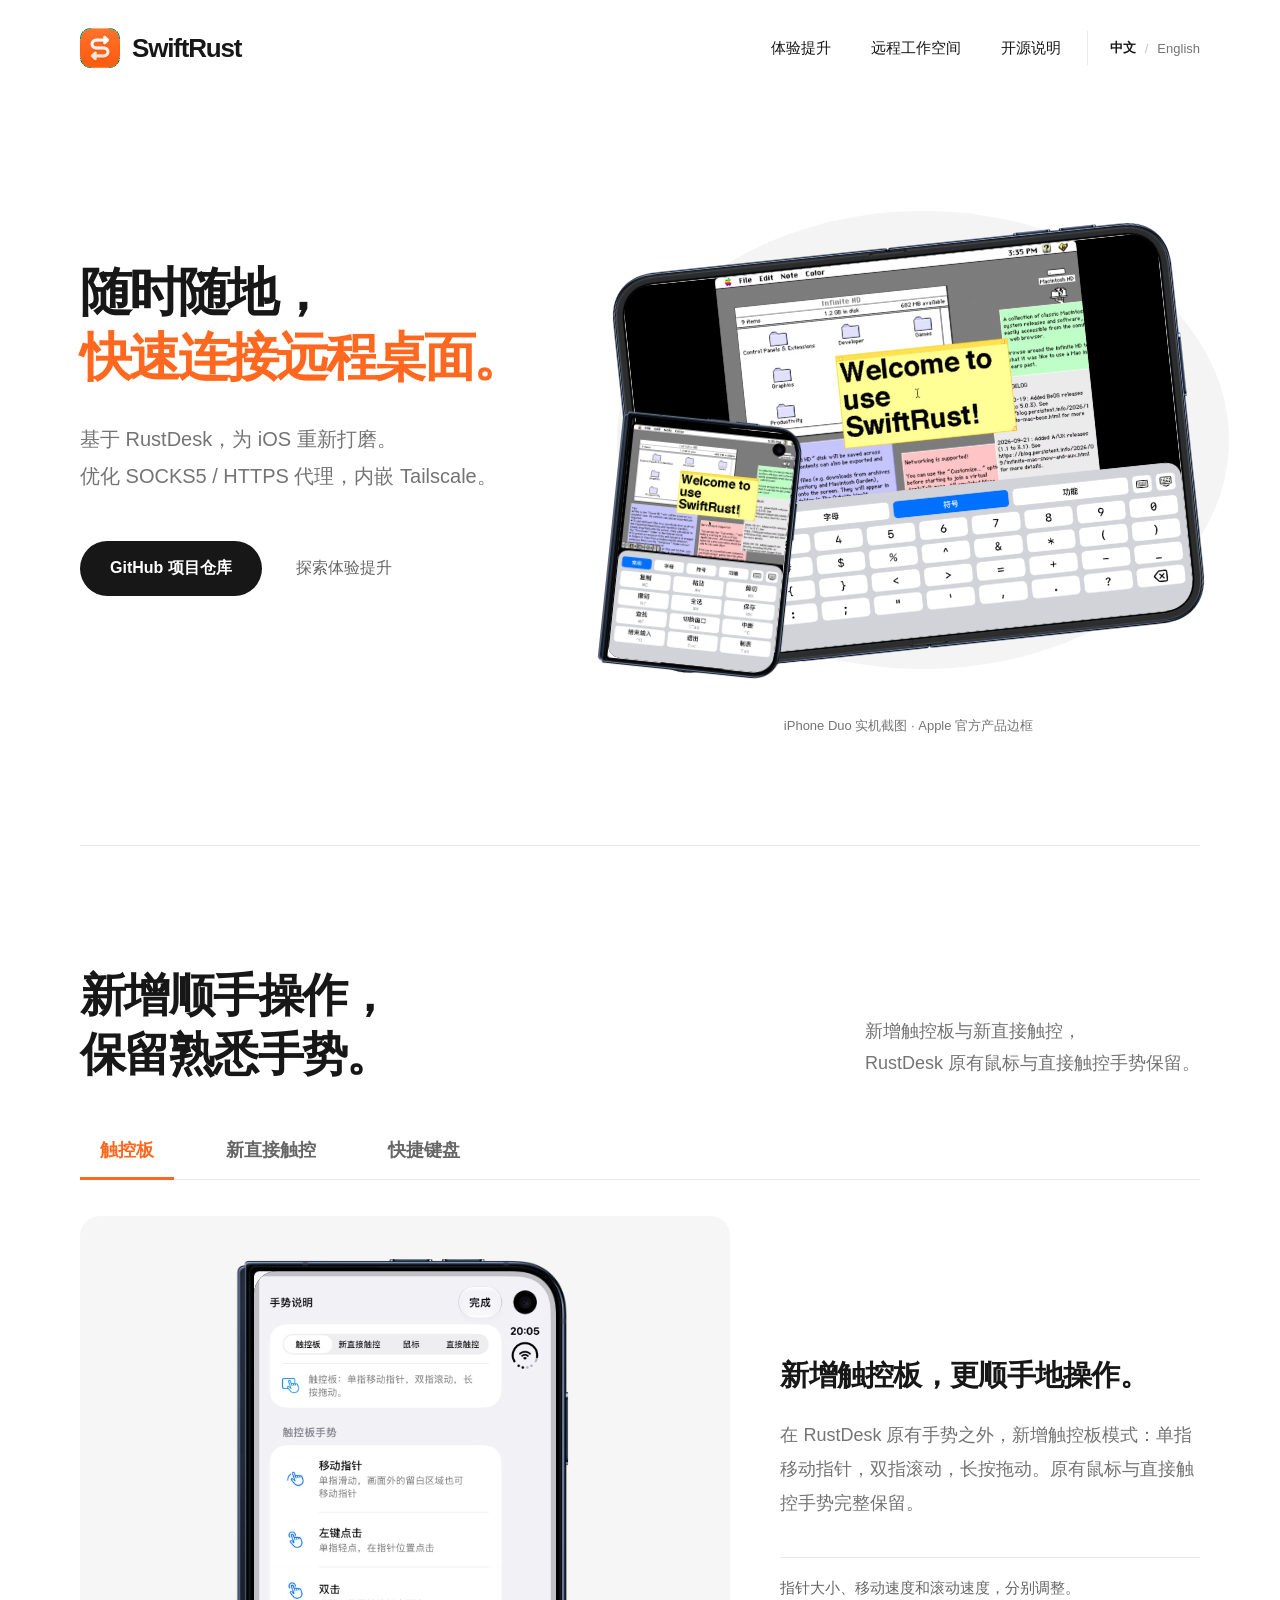
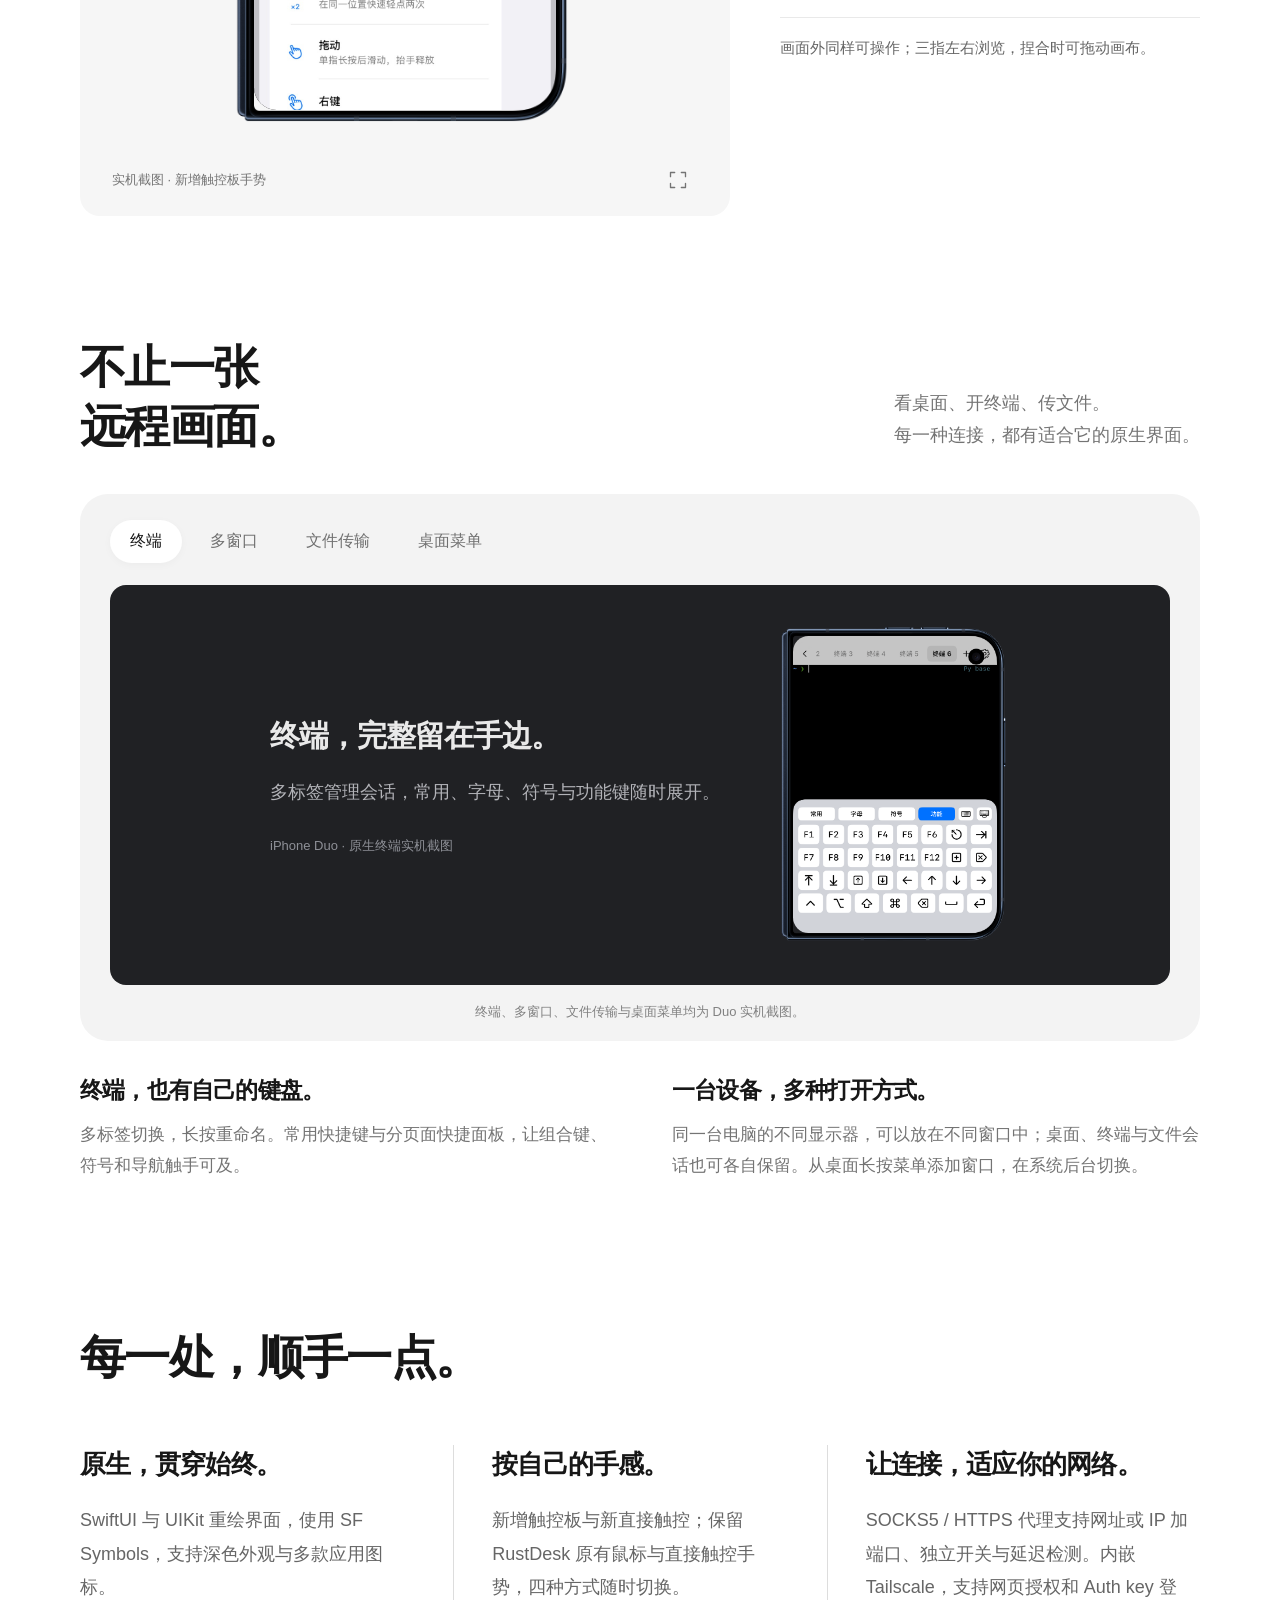
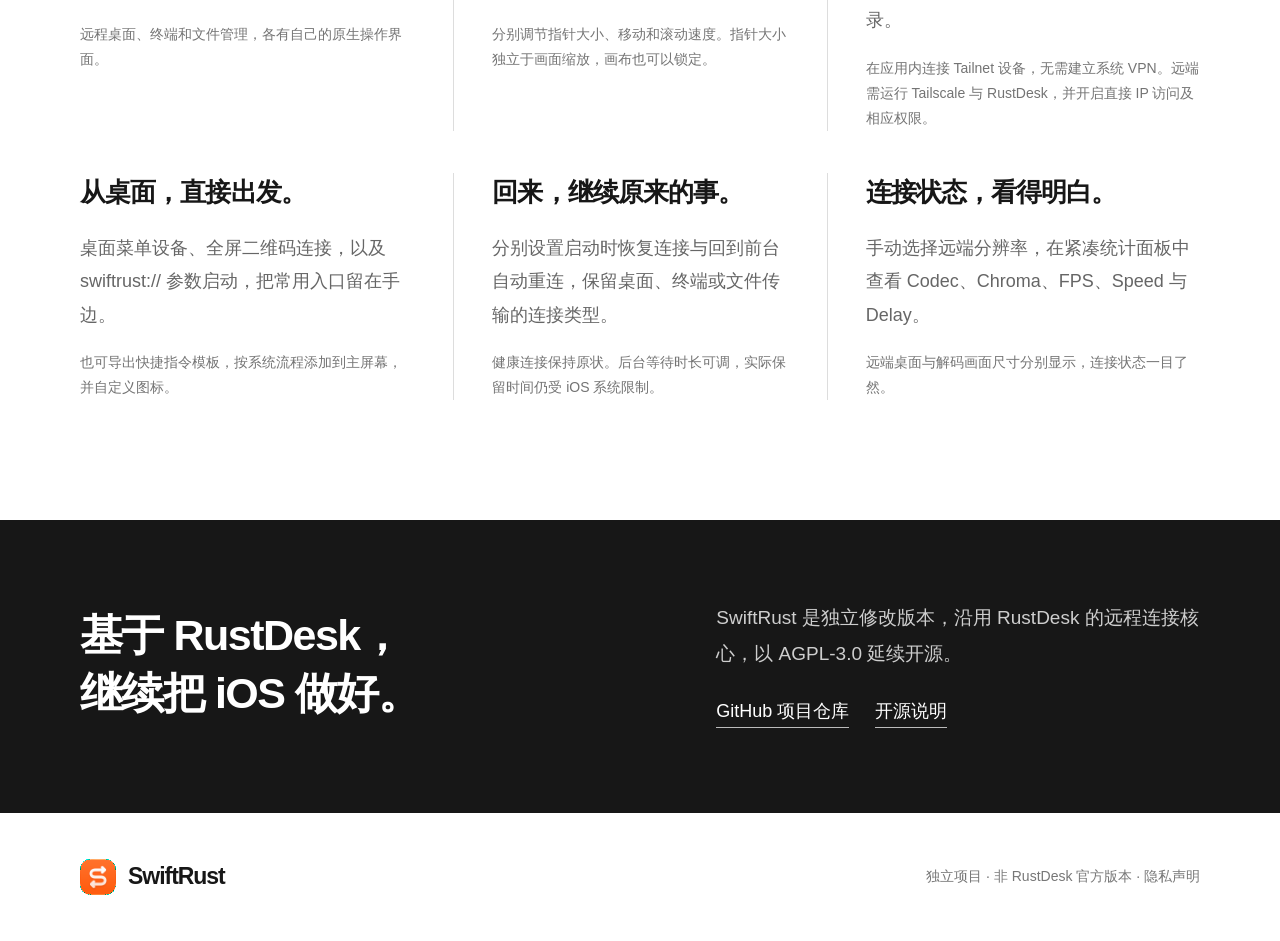
==== commit 6201a48d: "docs: publish bilingual landing page with privacy link" ====
--- a/website/index.html
+++ b/website/index.html
@@ -69,8 +69,8 @@
 </div></section>
 <section class="open-source" id="open-source" aria-labelledby="source-title"><div class="wrap source-layout"><h2 id="source-title">基于 RustDesk，<br>继续把 iOS 做好。</h2><div><p>SwiftRust 是独立修改版本，沿用 RustDesk 的远程连接核心，以 AGPL-3.0 延续开源。</p><div class="source-actions"><a class="source-link" href="https://github.com/AlbertOneYuan/SwiftRust" target="_blank" rel="noopener noreferrer">GitHub 项目仓库</a><button class="source-link" id="open-about">开源说明</button></div></div></div></section>
 </main>
-<footer class="footer wrap"><a class="brand" href="#"><img src="assets/swiftrust.png" width="36" height="36" alt=""><span>SwiftRust</span></a><p>独立项目 · 非 RustDesk 官方版本</p></footer>
-<dialog id="about-dialog" aria-labelledby="about-title"><div class="dialog-header"><h2 id="about-title">在原有基础上，继续改进。</h2><button class="close-dialog" aria-label="关闭开源说明">×</button></div><p>SwiftRust 基于 RustDesk 开发，以 SwiftUI / UIKit 重做 iOS 前端，新增触控板与新直接触控并保留原有手势，优化快捷键盘、多标签终端、文件传输、多窗口与连接入口，并集成应用内 Tailscale。RustDesk 原作者及贡献者的版权与许可予以保留。</p><p>项目采用 GNU AGPL v3。第三方组件保留各自许可，包括终端组件 SwiftTerm 与内嵌 Tailscale；完整声明和依赖核查记录随源码提供。</p><div class="source-pending"><strong>初始版本准备中</strong><p>项目空仓库已创建，源码尚未上传。当前页面用于介绍体验提升，尚未开放应用下载；后续发布将提供对应版本源码。</p></div><div class="legal-links"><a href="https://github.com/AlbertOneYuan/SwiftRust" target="_blank" rel="noopener noreferrer">SwiftRust 项目仓库</a><a href="https://github.com/rustdesk/rustdesk" target="_blank" rel="noopener noreferrer">RustDesk 上游项目</a><a href="AGPL-3.0.txt" target="_blank" rel="noopener">AGPL-3.0 全文</a></div></dialog>
+<footer class="footer wrap"><a class="brand" href="#"><img src="assets/swiftrust.png" width="36" height="36" alt=""><span>SwiftRust</span></a><p>独立项目 · 非 RustDesk 官方版本 · <a href="privacy/">隐私声明</a></p></footer>
+<dialog id="about-dialog" aria-labelledby="about-title"><div class="dialog-header"><h2 id="about-title">在原有基础上，继续改进。</h2><button class="close-dialog" aria-label="关闭开源说明">×</button></div><p>SwiftRust 基于 RustDesk 开发，以 SwiftUI / UIKit 重做 iOS 前端，新增触控板与新直接触控并保留原有手势，优化快捷键盘、多标签终端、文件传输、多窗口与连接入口，并集成应用内 Tailscale。RustDesk 原作者及贡献者的版权与许可予以保留。</p><p>项目采用 GNU AGPL v3。第三方组件保留各自许可，包括终端组件 SwiftTerm 与内嵌 Tailscale；完整声明和依赖核查记录随源码提供。</p><div class="source-pending"><strong>源码已公开</strong><p>SwiftRust 源码、修改说明和 iOS 编译指南已发布到 GitHub。应用下载暂未开放。</p></div><div class="legal-links"><a href="https://github.com/AlbertOneYuan/SwiftRust" target="_blank" rel="noopener noreferrer">SwiftRust 项目仓库</a><a href="https://github.com/rustdesk/rustdesk" target="_blank" rel="noopener noreferrer">RustDesk 上游项目</a><a href="AGPL-3.0.txt" target="_blank" rel="noopener">AGPL-3.0 全文</a></div></dialog>
 <dialog id="screenshot-dialog" aria-labelledby="screenshot-title"><div class="dialog-header"><h2 id="screenshot-title">Duo 实机截图</h2><button class="close-screenshot" aria-label="关闭截图">×</button></div><img id="expanded-screenshot" alt=""></dialog>
 <script src="app.js"></script>
 </body></html>
